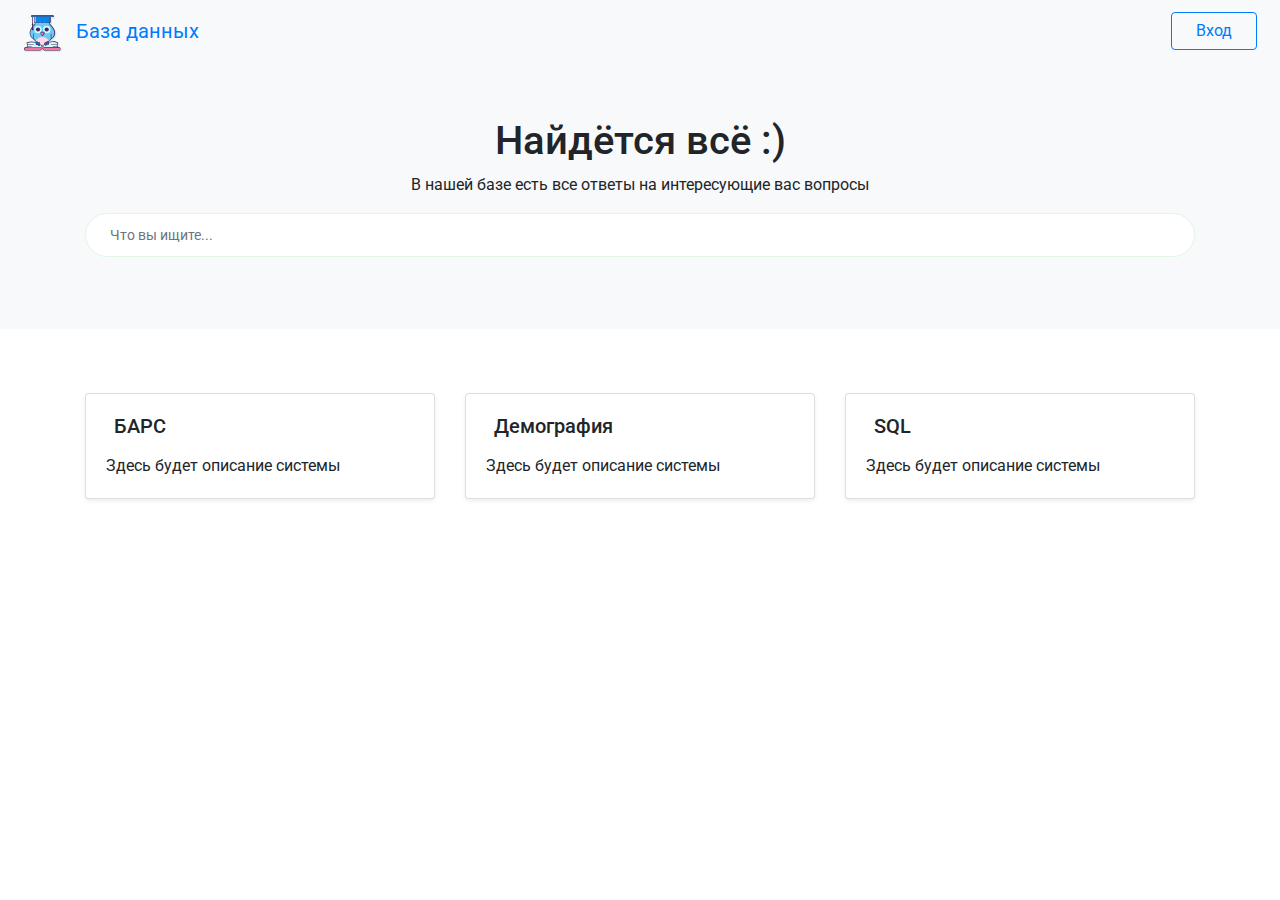
==== index.html @ 52f4581e "Шапка" ====
<!DOCTYPE html>
<html lang="ru">

<head>
    <meta charset="UTF-8">
    <meta name="viewport" content="width=device-width, initial-scale=1.0">
    <title>База Знаний</title>
    <meta name="description" content="База знаний МИАЦ ">

    <!-- Подключаем шрифт Roboto -->
    <link href="https://fonts.googleapis.com/css2?family=Roboto:wght@300;500;700&display=swap" rel="stylesheet">

    <!-- Подключаем стили -->
    <link rel="stylesheet" href="assets/plugins/bootstrap/css/bootstrap.min.css">
    <link rel="stylesheet" href="assets/css/style.css">
</head>

<body>
    <header class="header fixed__top bg-light">
        <div class="branding docs-branding ">
            <div class="container-fluid position-relative py-2">
                <div class="docs-logo-wrapper ml-2">
                    <!-- Подключаем лого -->
                    <div class="site-logo">
                        <a class="navbar-brand" href="index.html">
                            <img class="logo-icon mr-2" src="assets/images/logo.svg" alt="logo" height="40px">
                            <span class="logo-text">База<span class="text-alt"> данных</span></span>
                        </a>
                    </div>
                </div>
                <!-- кнопка "вход" -->
                <div class="d-flex justify-content-end align-items-center mt-1">
                    <button class="btn btn-outline-primary d-none d-lg-flex btn-entry mr-2 px-4" type="button" value="Input">Вход</button>
                </div>
            </div>
        </div>
    </header>

<!-- Поле глобального поиска на главвной -->
    <div class="page-header theme-bg-dark py-5 text-center position-relative">
        <div class="theme-bg-shapes-right"></div>
        <div class="theme-bg-shapes-left"></div>
        <div class="container">
            <h1 class="page-heading single-col-max mx-auto">Найдётся всё   :)</h1>
            <div class="page-intro single-col-max mx-auto">В нашей базе есть все ответы на интересующие вас вопросы </div>
            <div class="main-search-box pt-3 d-block mx-auto">
                <form class="search-form w-100">
                    <input type="text" placeholder="Что вы ищите..." name="search" class="form-control search-input">
                    <button type="submit" class="btn search-btn" value="Search"><i class="fas fa-search"></i></button>
                </form>
            </div>
        </div>
    </div>

<!-- Блок с главными разделами -->
<div class="page-content">
    <div class="container">
        <div class="docs-overview py-5">
            <div class="row justify-content-center">
                <div class="col-12 col-lg-4 py-3">
                    <div class="card shadow-sm">
                        <div class="card-body">
                            <h5 class="card-title mb-3">
                                <span class="theme-icon-holder card-icon-holder mr-2">
                                    <i class="fas fa-map-signs"></i>
                                </span>
                                <!--//card-icon-holder-->
                                <span class="card-title-text">БАРС</span>
                            </h5>
                            <div class="card-text">
                                Здесь будет описание системы
                            </div>
                            <a class="card-link-mask" href="docs-page.html#section-1"></a>
                        </div>
                        <!--//card-body-->
                    </div>
                    <!--//card-->
                </div>
                <!--//col-->
                <div class="col-12 col-lg-4 py-3">
                    <div class="card shadow-sm">
                        <div class="card-body">
                            <h5 class="card-title mb-3">
                                <span class="theme-icon-holder card-icon-holder mr-2">
                                    <i class="fas fa-arrow-down"></i>
                                </span>
                                <!--//card-icon-holder-->
                                <span class="card-title-text">Демография</span>
                            </h5>
                            <div class="card-text">
                                Здесь будет описание системы
                            </div>
                            <a class="card-link-mask" href="docs-page.html#section-2"></a>
                        </div>
                        <!--//card-body-->
                    </div>
                    <!--//card-->
                </div>
                <!--//col-->
                <div class="col-12 col-lg-4 py-3">
                    <div class="card shadow-sm">
                        <div class="card-body">
                            <h5 class="card-title mb-3">
                                <span class="theme-icon-holder card-icon-holder mr-2">
                                    <i class="fas fa-box fa-fw"></i>
                                </span>
                                <!--//card-icon-holder-->
                                <span class="card-title-text">SQL</span>
                            </h5>
                            <div class="card-text">
                                Здесь будет описание системы
                            </div>
                            <a class="card-link-mask" href="docs-page.html#section-3"></a>
                        </div>
                        <!--//card-body-->
                    </div>
                    <!--//card-->
                </div>

            </div>
            <!--//row-->
        </div>
        <!--//container-->
    </div>
    <!--//container-->
</div>


    <!-- Подключаем JS -->
    <script src="assets/plugins/bootstrap/js/bootstrap.min.js"></script>
</body>

</html>
---- assets/css/style.css ----
.docs-logo-wrapper{
    position: absolute;
    left: 15px;
    top: 0.5rem;
}

.docs-branding {
    min-height: 69px;
}

.theme-bg-dark {
    background: #f8f9fa;
}


.search-form .search-input {
    font-size: 0.875rem;
    border-radius: 25px;
    padding-right: 3rem;
    padding-left: 1.5rem;
}

.form-control {
    padding-top: 0.875rem;
    padding-bottom: 0.875rem;
    height: 2.75rem;
    border-color: #e0f7e6;
    width: 100%;
}
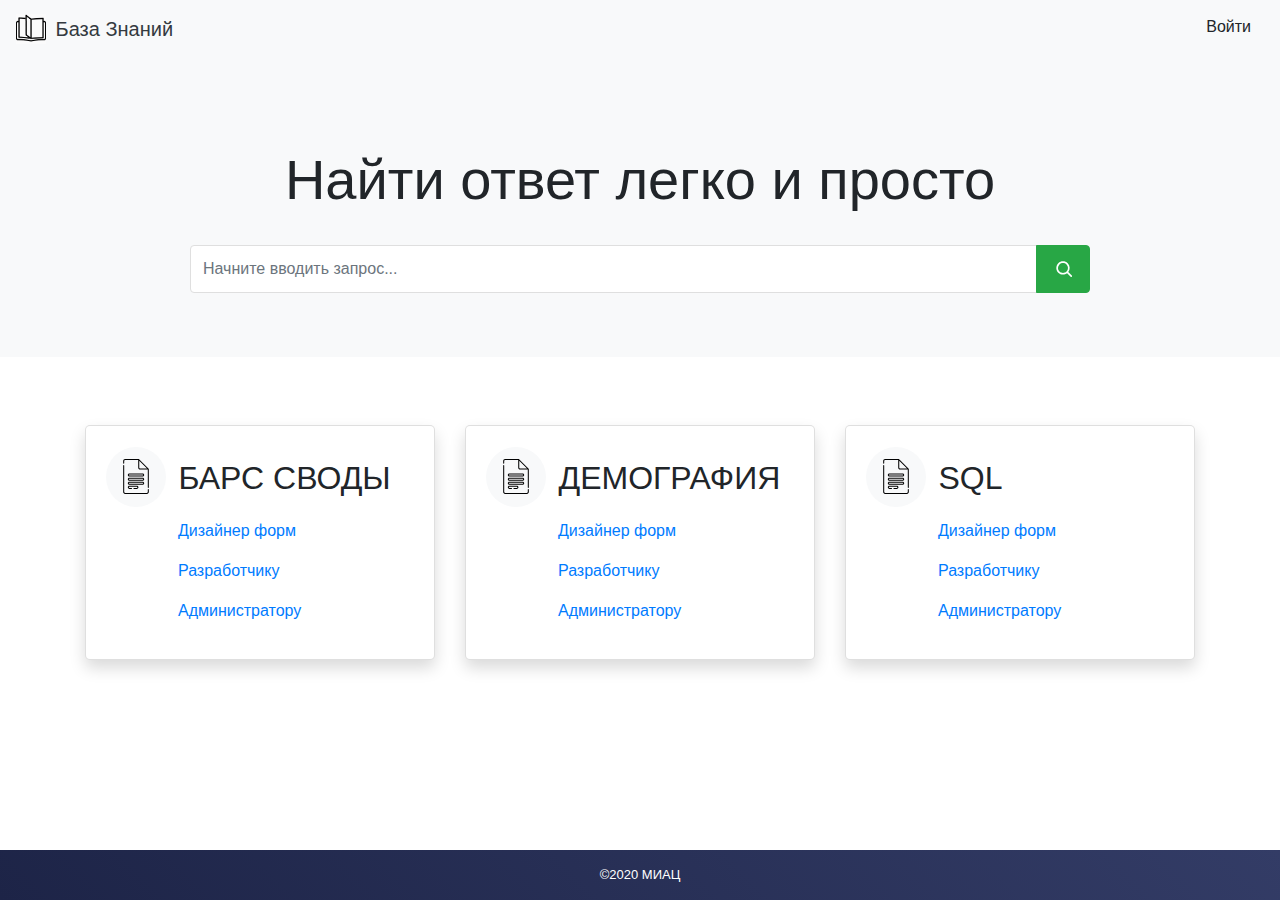
==== commit 981ca17a: "New front" ====
--- a/index.html
+++ b/index.html
@@ -7,127 +7,195 @@
     <title>База Знаний</title>
     <meta name="description" content="База знаний МИАЦ ">
 
-    <!-- Подключаем шрифт Roboto -->
-    <link href="https://fonts.googleapis.com/css2?family=Roboto:wght@300;500;700&display=swap" rel="stylesheet">
-
-    <!-- Подключаем стили -->
+    <!-- Стили -->
     <link rel="stylesheet" href="assets/plugins/bootstrap/css/bootstrap.min.css">
     <link rel="stylesheet" href="assets/css/style.css">
+
 </head>
 
 <body>
-    <header class="header fixed__top bg-light">
-        <div class="branding docs-branding ">
-            <div class="container-fluid position-relative py-2">
-                <div class="docs-logo-wrapper ml-2">
-                    <!-- Подключаем лого -->
-                    <div class="site-logo">
-                        <a class="navbar-brand" href="index.html">
-                            <img class="logo-icon mr-2" src="assets/images/logo.svg" alt="logo" height="40px">
-                            <span class="logo-text">База<span class="text-alt"> данных</span></span>
-                        </a>
-                    </div>
-                </div>
-                <!-- кнопка "вход" -->
-                <div class="d-flex justify-content-end align-items-center mt-1">
-                    <button class="btn btn-outline-primary d-none d-lg-flex btn-entry mr-2 px-4" type="button" value="Input">Вход</button>
-                </div>
-            </div>
-        </div>
+    <header>
+        <!-- Шапка. Лого. Вход -->
+        <nav class="navbar bg-light">
+            <a class="navbar-brand text-dark" href="#">
+                <img src="assets/images/book.gif" height="30" class="d-inline-block align-top mr-1" alt="Логотип Сова">
+                <span class="logo-text">База Знаний</span>
+            </a>
+            <button class="btn btn-light mb-1" type="button" value="Input">Войти</button>
+        </nav>
     </header>
 
-<!-- Поле глобального поиска на главвной -->
-    <div class="page-header theme-bg-dark py-5 text-center position-relative">
-        <div class="theme-bg-shapes-right"></div>
-        <div class="theme-bg-shapes-left"></div>
-        <div class="container">
-            <h1 class="page-heading single-col-max mx-auto">Найдётся всё   :)</h1>
-            <div class="page-intro single-col-max mx-auto">В нашей базе есть все ответы на интересующие вас вопросы </div>
-            <div class="main-search-box pt-3 d-block mx-auto">
-                <form class="search-form w-100">
-                    <input type="text" placeholder="Что вы ищите..." name="search" class="form-control search-input">
-                    <button type="submit" class="btn search-btn" value="Search"><i class="fas fa-search"></i></button>
-                </form>
+    <!-- Глобальный поиск на главной -->
+    <div class="bg-light pt-5 pb-5">
+        <div class="container text-center pt-3">
+            <h2 class="pt-4 display-4">Найти ответ легко и просто</h2>
+            <div class="main-search-box  pt-4 mx-auto">
+                <div class="input-group mb-3">
+                    <input type="text" class="form-control" placeholder="Начните вводить запрос...">
+                    <div class="input-group-append">
+                        <button class="btn btn-success px-3" type="submit">
+                            <svg class="icon-search" width="20" height="20" viewBox="0 0 24 24" fill="none"
+                                xmlns="http://www.w3.org/2000/svg">
+                                <path fill-rule="evenodd" clip-rule="evenodd"
+                                    d="M18.319 14.4326C20.7628 11.2941 20.542 6.75347 17.6569 3.86829C14.5327 0.744098 9.46734 0.744098 6.34315 3.86829C3.21895 6.99249 3.21895 12.0578 6.34315 15.182C9.22833 18.0672 13.769 18.2879 16.9075 15.8442C16.921 15.8595 16.9351 15.8745 16.9497 15.8891L21.1924 20.1317C21.5829 20.5223 22.2161 20.5223 22.6066 20.1317C22.9971 19.7412 22.9971 19.1081 22.6066 18.7175L18.364 14.4749C18.3493 14.4603 18.3343 14.4462 18.319 14.4326ZM16.2426 5.28251C18.5858 7.62565 18.5858 11.4246 16.2426 13.7678C13.8995 16.1109 10.1005 16.1109 7.75736 13.7678C5.41421 11.4246 5.41421 7.62565 7.75736 5.28251C10.1005 2.93936 13.8995 2.93936 16.2426 5.28251Z"
+                                    fill="currentColor" />
+                            </svg>
+                        </button>
+                    </div>
+                </div>
             </div>
         </div>
     </div>
 
-<!-- Блок с главными разделами -->
-<div class="page-content">
-    <div class="container">
-        <div class="docs-overview py-5">
-            <div class="row justify-content-center">
-                <div class="col-12 col-lg-4 py-3">
-                    <div class="card shadow-sm">
+    <!-- Блок с главными разделами-карточками-->
+    <div class="pb-5">
+        <div class="container">
+            <div class="row pt-5">
+
+                <!-- Карточка БАРС -->
+                <div class="col-12 col-lg-4">
+                    <div class="card shadow">
                         <div class="card-body">
-                            <h5 class="card-title mb-3">
-                                <span class="theme-icon-holder card-icon-holder mr-2">
-                                    <i class="fas fa-map-signs"></i>
+                            <div class="card-title">
+                                <span class="card-icon-holder .bg-success card-icon">
+                                    <svg enable-background="new 0 0 512 512" height="35" viewBox="0 0 512 512"
+                                        width="40" xmlns="http://www.w3.org/2000/svg">
+                                        <g>
+                                            <g>
+                                                <path
+                                                    d="m158.5 257.5h195c12.406 0 22.5-10.093 22.5-22.5s-10.094-22.5-22.5-22.5h-195c-12.406 0-22.5 10.093-22.5 22.5s10.094 22.5 22.5 22.5zm0-30h195c4.136 0 7.5 3.364 7.5 7.5s-3.364 7.5-7.5 7.5h-195c-4.136 0-7.5-3.364-7.5-7.5s3.364-7.5 7.5-7.5z" />
+                                                <path
+                                                    d="m158.5 317.5h195c12.406 0 22.5-10.093 22.5-22.5s-10.094-22.5-22.5-22.5h-195c-12.406 0-22.5 10.093-22.5 22.5s10.094 22.5 22.5 22.5zm0-30h195c4.136 0 7.5 3.364 7.5 7.5s-3.364 7.5-7.5 7.5h-195c-4.136 0-7.5-3.364-7.5-7.5s3.364-7.5 7.5-7.5z" />
+                                                <path
+                                                    d="m158.5 377.5h195c12.406 0 22.5-10.093 22.5-22.5s-10.094-22.5-22.5-22.5h-195c-12.406 0-22.5 10.093-22.5 22.5s10.094 22.5 22.5 22.5zm0-30h195c4.136 0 7.5 3.364 7.5 7.5s-3.364 7.5-7.5 7.5h-195c-4.136 0-7.5-3.364-7.5-7.5s3.364-7.5 7.5-7.5z" />
+                                                <path
+                                                    d="m158.5 437.5h32.859c4.143 0 7.5-3.358 7.5-7.5s-3.357-7.5-7.5-7.5h-32.859c-4.136 0-7.5-3.364-7.5-7.5s3.364-7.5 7.5-7.5h111c4.136 0 7.5 3.364 7.5 7.5s-3.364 7.5-7.5 7.5h-44.91c-4.143 0-7.5 3.358-7.5 7.5s3.357 7.5 7.5 7.5h44.91c12.406 0 22.5-10.093 22.5-22.5s-10.094-22.5-22.5-22.5h-111c-12.406 0-22.5 10.093-22.5 22.5s10.094 22.5 22.5 22.5z" />
+                                                <path
+                                                    d="m436 440.269c-4.143 0-7.5 3.358-7.5 7.5v36.731c0 6.893-5.607 12.5-12.5 12.5h-320c-6.893 0-12.5-5.607-12.5-12.5v-388.731c0-4.142-3.357-7.5-7.5-7.5s-7.5 3.358-7.5 7.5v388.731c0 15.164 12.337 27.5 27.5 27.5h320c15.163 0 27.5-12.336 27.5-27.5v-36.731c0-4.142-3.357-7.5-7.5-7.5z" />
+                                                <path
+                                                    d="m441.304 142.197-140-140c-1.408-1.407-3.315-2.197-5.304-2.197h-200c-15.163 0-27.5 12.336-27.5 27.5v35.859c0 4.142 3.357 7.5 7.5 7.5s7.5-3.358 7.5-7.5v-35.859c0-6.893 5.607-12.5 12.5-12.5h192.5v112.5c0 15.164 12.337 27.5 27.5 27.5h112.5v260.769c0 4.142 3.357 7.5 7.5 7.5s7.5-3.358 7.5-7.5v-268.269c0-1.989-.79-3.897-2.196-5.303zm-137.804-14.697v-101.894l114.394 114.394h-101.894c-6.893 0-12.5-5.607-12.5-12.5z" />
+                                            </g>
+                                        </g>
+                                    </svg>
                                 </span>
-                                <!--//card-icon-holder-->
-                                <span class="card-title-text">БАРС</span>
-                            </h5>
-                            <div class="card-text">
-                                Здесь будет описание системы
-                            </div>
-                            <a class="card-link-mask" href="docs-page.html#section-1"></a>
+                                <span class="card-title-text pl-2">БАРС СВОДЫ</span>
+                            </div>
+                            <!-- Список категорий БАРС -->
+                            <div class="box-card-list ml-4 pl-2">
+                                <ul class="card-list">
+                                    <a href="#" class="card-link">Дизайнер форм</a>
+                                </ul>
+                                <ul class="card-list">
+                                    <a href="#" class="card-link">Разработчику</a>
+                                </ul>
+                                <ul class="card-list">
+                                    <a href="#" class="card-link">Администратору</a>
+                                </ul>
+                            </div>
                         </div>
-                        <!--//card-body-->
-                    </div>
-                    <!--//card-->
-                </div>
-                <!--//col-->
-                <div class="col-12 col-lg-4 py-3">
-                    <div class="card shadow-sm">
+                    </div>
+                </div>
+
+
+                <!-- Карточка ДЕМОГРАФИЯ -->
+                <div class="col-12 col-lg-4">
+                    <div class="card shadow">
                         <div class="card-body">
-                            <h5 class="card-title mb-3">
-                                <span class="theme-icon-holder card-icon-holder mr-2">
-                                    <i class="fas fa-arrow-down"></i>
+                            <div class="card-title">
+                                <span class="card-icon-holder card-icon">
+                                    <svg enable-background="new 0 0 512 512" height="35" viewBox="0 0 512 512"
+                                        width="40" xmlns="http://www.w3.org/2000/svg">
+                                        <g>
+                                            <g>
+                                                <path
+                                                    d="m158.5 257.5h195c12.406 0 22.5-10.093 22.5-22.5s-10.094-22.5-22.5-22.5h-195c-12.406 0-22.5 10.093-22.5 22.5s10.094 22.5 22.5 22.5zm0-30h195c4.136 0 7.5 3.364 7.5 7.5s-3.364 7.5-7.5 7.5h-195c-4.136 0-7.5-3.364-7.5-7.5s3.364-7.5 7.5-7.5z" />
+                                                <path
+                                                    d="m158.5 317.5h195c12.406 0 22.5-10.093 22.5-22.5s-10.094-22.5-22.5-22.5h-195c-12.406 0-22.5 10.093-22.5 22.5s10.094 22.5 22.5 22.5zm0-30h195c4.136 0 7.5 3.364 7.5 7.5s-3.364 7.5-7.5 7.5h-195c-4.136 0-7.5-3.364-7.5-7.5s3.364-7.5 7.5-7.5z" />
+                                                <path
+                                                    d="m158.5 377.5h195c12.406 0 22.5-10.093 22.5-22.5s-10.094-22.5-22.5-22.5h-195c-12.406 0-22.5 10.093-22.5 22.5s10.094 22.5 22.5 22.5zm0-30h195c4.136 0 7.5 3.364 7.5 7.5s-3.364 7.5-7.5 7.5h-195c-4.136 0-7.5-3.364-7.5-7.5s3.364-7.5 7.5-7.5z" />
+                                                <path
+                                                    d="m158.5 437.5h32.859c4.143 0 7.5-3.358 7.5-7.5s-3.357-7.5-7.5-7.5h-32.859c-4.136 0-7.5-3.364-7.5-7.5s3.364-7.5 7.5-7.5h111c4.136 0 7.5 3.364 7.5 7.5s-3.364 7.5-7.5 7.5h-44.91c-4.143 0-7.5 3.358-7.5 7.5s3.357 7.5 7.5 7.5h44.91c12.406 0 22.5-10.093 22.5-22.5s-10.094-22.5-22.5-22.5h-111c-12.406 0-22.5 10.093-22.5 22.5s10.094 22.5 22.5 22.5z" />
+                                                <path
+                                                    d="m436 440.269c-4.143 0-7.5 3.358-7.5 7.5v36.731c0 6.893-5.607 12.5-12.5 12.5h-320c-6.893 0-12.5-5.607-12.5-12.5v-388.731c0-4.142-3.357-7.5-7.5-7.5s-7.5 3.358-7.5 7.5v388.731c0 15.164 12.337 27.5 27.5 27.5h320c15.163 0 27.5-12.336 27.5-27.5v-36.731c0-4.142-3.357-7.5-7.5-7.5z" />
+                                                <path
+                                                    d="m441.304 142.197-140-140c-1.408-1.407-3.315-2.197-5.304-2.197h-200c-15.163 0-27.5 12.336-27.5 27.5v35.859c0 4.142 3.357 7.5 7.5 7.5s7.5-3.358 7.5-7.5v-35.859c0-6.893 5.607-12.5 12.5-12.5h192.5v112.5c0 15.164 12.337 27.5 27.5 27.5h112.5v260.769c0 4.142 3.357 7.5 7.5 7.5s7.5-3.358 7.5-7.5v-268.269c0-1.989-.79-3.897-2.196-5.303zm-137.804-14.697v-101.894l114.394 114.394h-101.894c-6.893 0-12.5-5.607-12.5-12.5z" />
+                                            </g>
+                                        </g>
+                                    </svg>
                                 </span>
-                                <!--//card-icon-holder-->
-                                <span class="card-title-text">Демография</span>
-                            </h5>
-                            <div class="card-text">
-                                Здесь будет описание системы
-                            </div>
-                            <a class="card-link-mask" href="docs-page.html#section-2"></a>
+                                <span class="card-title-text pl-2">ДЕМОГРАФИЯ</span>
+                            </div>
+                            <!-- Список категорий ДЕМОГРАФИИ -->
+                            <div class="box-card-list ml-4 pl-2">
+                                <ul class="card-list">
+                                    <a href="#" class="card-link">Дизайнер форм</a>
+                                </ul>
+                                <ul class="card-list">
+                                    <a href="#" class="card-link">Разработчику</a>
+                                </ul>
+                                <ul class="card-list">
+                                    <a href="#" class="card-link">Администратору</a>
+                                </ul>
+                            </div>
                         </div>
-                        <!--//card-body-->
-                    </div>
-                    <!--//card-->
-                </div>
-                <!--//col-->
-                <div class="col-12 col-lg-4 py-3">
-                    <div class="card shadow-sm">
+                    </div>
+                </div>
+
+                <!-- Карточка SQL -->
+                <div class="col-12 col-lg-4">
+                    <div class="card shadow">
                         <div class="card-body">
-                            <h5 class="card-title mb-3">
-                                <span class="theme-icon-holder card-icon-holder mr-2">
-                                    <i class="fas fa-box fa-fw"></i>
+                            <div class="card-title">
+                                <span class="card-icon-holder card-icon">
+                                    <svg enable-background="new 0 0 512 512" height="35" viewBox="0 0 512 512"
+                                        width="40" xmlns="http://www.w3.org/2000/svg">
+                                        <g>
+                                            <g>
+                                                <path
+                                                    d="m158.5 257.5h195c12.406 0 22.5-10.093 22.5-22.5s-10.094-22.5-22.5-22.5h-195c-12.406 0-22.5 10.093-22.5 22.5s10.094 22.5 22.5 22.5zm0-30h195c4.136 0 7.5 3.364 7.5 7.5s-3.364 7.5-7.5 7.5h-195c-4.136 0-7.5-3.364-7.5-7.5s3.364-7.5 7.5-7.5z" />
+                                                <path
+                                                    d="m158.5 317.5h195c12.406 0 22.5-10.093 22.5-22.5s-10.094-22.5-22.5-22.5h-195c-12.406 0-22.5 10.093-22.5 22.5s10.094 22.5 22.5 22.5zm0-30h195c4.136 0 7.5 3.364 7.5 7.5s-3.364 7.5-7.5 7.5h-195c-4.136 0-7.5-3.364-7.5-7.5s3.364-7.5 7.5-7.5z" />
+                                                <path
+                                                    d="m158.5 377.5h195c12.406 0 22.5-10.093 22.5-22.5s-10.094-22.5-22.5-22.5h-195c-12.406 0-22.5 10.093-22.5 22.5s10.094 22.5 22.5 22.5zm0-30h195c4.136 0 7.5 3.364 7.5 7.5s-3.364 7.5-7.5 7.5h-195c-4.136 0-7.5-3.364-7.5-7.5s3.364-7.5 7.5-7.5z" />
+                                                <path
+                                                    d="m158.5 437.5h32.859c4.143 0 7.5-3.358 7.5-7.5s-3.357-7.5-7.5-7.5h-32.859c-4.136 0-7.5-3.364-7.5-7.5s3.364-7.5 7.5-7.5h111c4.136 0 7.5 3.364 7.5 7.5s-3.364 7.5-7.5 7.5h-44.91c-4.143 0-7.5 3.358-7.5 7.5s3.357 7.5 7.5 7.5h44.91c12.406 0 22.5-10.093 22.5-22.5s-10.094-22.5-22.5-22.5h-111c-12.406 0-22.5 10.093-22.5 22.5s10.094 22.5 22.5 22.5z" />
+                                                <path
+                                                    d="m436 440.269c-4.143 0-7.5 3.358-7.5 7.5v36.731c0 6.893-5.607 12.5-12.5 12.5h-320c-6.893 0-12.5-5.607-12.5-12.5v-388.731c0-4.142-3.357-7.5-7.5-7.5s-7.5 3.358-7.5 7.5v388.731c0 15.164 12.337 27.5 27.5 27.5h320c15.163 0 27.5-12.336 27.5-27.5v-36.731c0-4.142-3.357-7.5-7.5-7.5z" />
+                                                <path
+                                                    d="m441.304 142.197-140-140c-1.408-1.407-3.315-2.197-5.304-2.197h-200c-15.163 0-27.5 12.336-27.5 27.5v35.859c0 4.142 3.357 7.5 7.5 7.5s7.5-3.358 7.5-7.5v-35.859c0-6.893 5.607-12.5 12.5-12.5h192.5v112.5c0 15.164 12.337 27.5 27.5 27.5h112.5v260.769c0 4.142 3.357 7.5 7.5 7.5s7.5-3.358 7.5-7.5v-268.269c0-1.989-.79-3.897-2.196-5.303zm-137.804-14.697v-101.894l114.394 114.394h-101.894c-6.893 0-12.5-5.607-12.5-12.5z" />
+                                            </g>
+                                        </g>
+                                    </svg>
                                 </span>
-                                <!--//card-icon-holder-->
-                                <span class="card-title-text">SQL</span>
-                            </h5>
-                            <div class="card-text">
-                                Здесь будет описание системы
-                            </div>
-                            <a class="card-link-mask" href="docs-page.html#section-3"></a>
+                                <span class="card-title-text pl-2">SQL </span>
+                            </div>
+                            <!-- Список категорий SQL-->
+                            <div class="box-card-list ml-4 pl-2">
+                                <ul class="card-list">
+                                    <a href="#" class="card-link">Дизайнер форм</a>
+                                </ul>
+                                <ul class="card-list">
+                                    <a href="#" class="card-link">Разработчику</a>
+                                </ul>
+                                <ul class="card-list">
+                                    <a href="#" class="card-link">Администратору</a>
+                                </ul>
+                            </div>
                         </div>
-                        <!--//card-body-->
-                    </div>
-                    <!--//card-->
-                </div>
-
+                    </div>
+                </div>
             </div>
-            <!--//row-->
         </div>
-        <!--//container-->
     </div>
-    <!--//container-->
-</div>
-
+    <footer class="footer text-center">
+        <span class="footer-copyright ">&copy;2020 МИАЦ<span>
+    </footer>
 
     <!-- Подключаем JS -->
+    <!-- <script src="assets/plugins/bootstrap/js/jquery-3.5.1.min.js"></script>
+    <script src="assets/plugins/bootstrap/js/bootstrap.bundle.min.js"></script> -->
     <script src="assets/plugins/bootstrap/js/bootstrap.min.js"></script>
+
 </body>
 
 </html>--- a/assets/css/style.css
+++ b/assets/css/style.css
@@ -1,29 +1,74 @@
-.docs-logo-wrapper{
-    position: absolute;
-    left: 15px;
-    top: 0.5rem;
+html {
+    min-height: 100%;
+    position: relative;
 }
 
-.docs-branding {
-    min-height: 69px;
-}
-
-.theme-bg-dark {
-    background: #f8f9fa;
-}
-
-
-.search-form .search-input {
-    font-size: 0.875rem;
-    border-radius: 25px;
-    padding-right: 3rem;
-    padding-left: 1.5rem;
+.container {
+   max-width: 1140px;
 }
 
 .form-control {
     padding-top: 0.875rem;
     padding-bottom: 0.875rem;
-    height: 2.75rem;
-    border-color: #e0f7e6;
+    height: 3rem;
+    border-color: #dfdfdf;
+}
+
+.main-search-box {
+    max-width: 900px;
+}
+
+.card {
+    border-radius: 5px;
+    background: #ffffff;
+}
+
+.card:hover {
+    box-shadow: 0 0.1rem 0.1rem rgba(0,0,0,0.10) !important;
+    background: #ffffff;
+}
+
+.card-icon {
+    width: 60px;
+    height: 60px;
+    padding-top: 12px;
+    display: inline-block;
+}
+
+.card-title-text {
+    font-weight: 100;
+    font-size: 2rem;
+    display: inline-block;
+    position: relative;
+    top: 0.5rem;
+}
+
+.card-icon-holder {
+    display: inline-block;
+    background: #f8f9fa;
+    width: 60px;
+    height: 60px;
+    text-align: center;
+    border-radius: 50%;
+}
+
+.card {
+    margin: 20px 0px;
+}
+
+.footer {
+    position: absolute;
+    bottom: 0;
     width: 100%;
-}+    height: 50px;
+    background: linear-gradient(225deg,#333c66,#1d2447);
+   
+}
+
+.footer-copyright {
+    display: inline-block;
+    color: white;
+    font-size: small;
+    padding-top: 15px;
+}
+
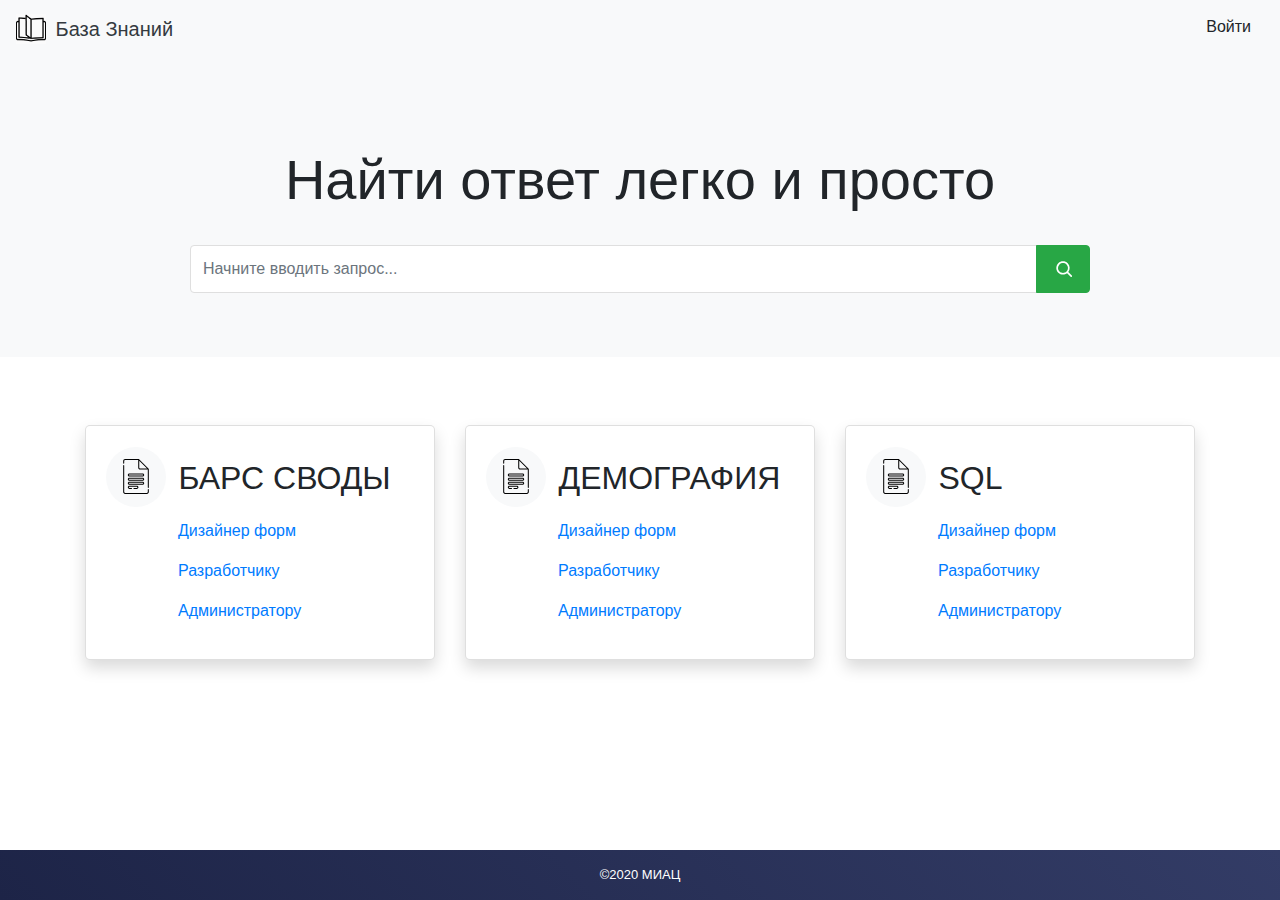
==== commit bd4b22dd: "Сделал страницу документации" ====
--- a/index.html
+++ b/index.html
@@ -10,6 +10,7 @@
     <!-- Стили -->
     <link rel="stylesheet" href="assets/plugins/bootstrap/css/bootstrap.min.css">
     <link rel="stylesheet" href="assets/css/style.css">
+    <link rel="shortcut icon" href="assets/images/book.ico">
 
 </head>
 
@@ -83,7 +84,7 @@
                             <!-- Список категорий БАРС -->
                             <div class="box-card-list ml-4 pl-2">
                                 <ul class="card-list">
-                                    <a href="#" class="card-link">Дизайнер форм</a>
+                                    <a href="docs-bars.html" class="card-link">Дизайнер форм</a>
                                 </ul>
                                 <ul class="card-list">
                                     <a href="#" class="card-link">Разработчику</a>
--- a/assets/css/style.css
+++ b/assets/css/style.css
@@ -3,8 +3,16 @@
     position: relative;
 }
 
+.fixed-top {
+    position: fixed;
+    top: 0;
+    right: 0;
+    left: 0;
+    z-index: 1030;
+}
+
 .container {
-   max-width: 1140px;
+    max-width: 1140px;
 }
 
 .form-control {
@@ -24,7 +32,7 @@
 }
 
 .card:hover {
-    box-shadow: 0 0.1rem 0.1rem rgba(0,0,0,0.10) !important;
+    box-shadow: 0 0.1rem 0.1rem rgba(0, 0, 0, 0.10) !important;
     background: #ffffff;
 }
 
@@ -61,8 +69,8 @@
     bottom: 0;
     width: 100%;
     height: 50px;
-    background: linear-gradient(225deg,#333c66,#1d2447);
-   
+    background: linear-gradient(225deg, #333c66, #1d2447);
+
 }
 
 .footer-copyright {
@@ -72,3 +80,80 @@
     padding-top: 15px;
 }
 
+.footer-docs {
+    margin-top: 30px;
+    display: block;
+    bottom: 0;
+    width: 100%;
+    height: 50px;
+    border-top: 1px solid #e7e9ed;
+}
+
+.footer-copyright-docs {
+    display: inline-block;
+    color: rgb(8, 8, 8);
+    font-size: small;
+    padding-top: 15px;
+}
+
+#docs-nav {
+    overflow-y: auto;
+    padding: 1rem;
+}
+
+.docs-wrapper {
+    margin-top: 90px;
+}
+
+#docs-sidebar.sidebar-visible {
+    transform: translateX(0);
+    display: block;
+}
+
+.docs-sidebar {
+    width: 250px;
+    position: fixed;
+    z-index: 10;
+    top: 60px;
+    height: calc(100% - 60px);
+    background: #fff;
+    overflow-y: auto;
+    scrollbar-color: rgba(0, 0, 0, 0.2) #f5f5f5;
+    scrollbar-width: thin;
+    transition: transform 0.35s ease-in-out;
+    box-shadow: 1px 0 5px 0 rgba(0, 0, 0, 0.1);
+}
+
+.docs-article {
+    padding: 4rem;
+    color: #5d6778;
+
+}
+
+.docs-article .section-heading {
+    font-size: 1.875rem;
+    margin-bottom: 2rem;
+    color: #252930;
+}
+
+.docs-article .docs-section {
+    padding: 2rem ;
+    border-bottom: 1px solid #e7e9ed;
+}
+
+/* Кастомный скроллбар */
+
+.custom-scrollbar::-webkit-scrollbar {
+    width: 5px;
+    background-color: #F5F5F5;
+}
+
+.custom-scrollbar::-webkit-scrollbar-thumb {
+    border-radius: 15px;
+    -webkit-box-shadow: inset 0 0 6px rgba(0, 0, 0, 0.1);
+    background-color: #c5cee0;
+}
+
+.custom-scrollbar {
+    scrollbar-color: #4285F4 #F5F5F5;
+}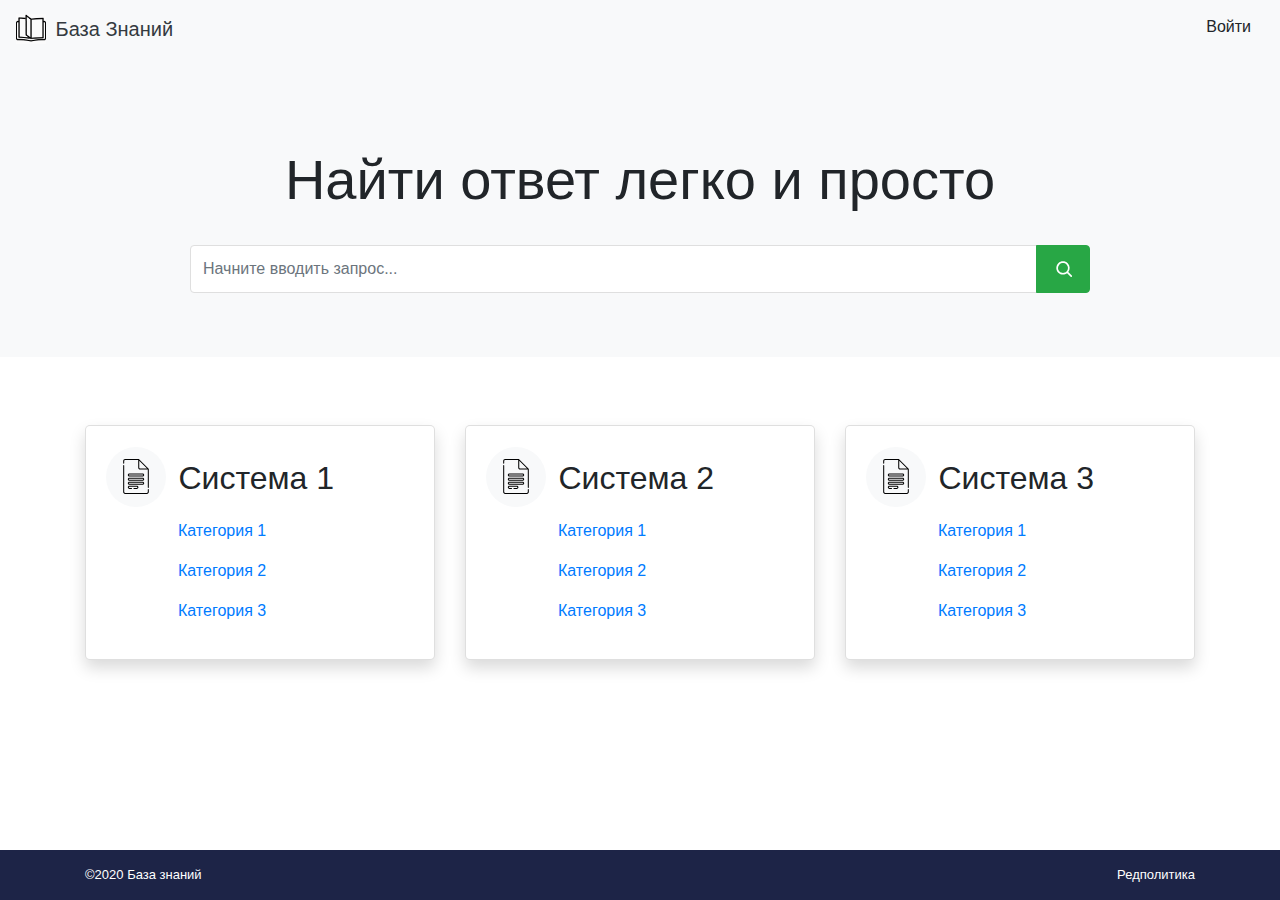
==== commit b82da9ad: "Почти готовая документация" ====
--- a/index.html
+++ b/index.html
@@ -5,13 +5,11 @@
     <meta charset="UTF-8">
     <meta name="viewport" content="width=device-width, initial-scale=1.0">
     <title>База Знаний</title>
-    <meta name="description" content="База знаний МИАЦ ">
-
+    <meta name="description" content="База знаний">
     <!-- Стили -->
     <link rel="stylesheet" href="assets/plugins/bootstrap/css/bootstrap.min.css">
     <link rel="stylesheet" href="assets/css/style.css">
     <link rel="shortcut icon" href="assets/images/book.ico">
-
 </head>
 
 <body>
@@ -22,14 +20,14 @@
                 <img src="assets/images/book.gif" height="30" class="d-inline-block align-top mr-1" alt="Логотип Сова">
                 <span class="logo-text">База Знаний</span>
             </a>
-            <button class="btn btn-light mb-1" type="button" value="Input">Войти</button>
+            <a class="btn btn-light mb-1" href="login-form.html" role="button">Войти</a>
         </nav>
     </header>
 
     <!-- Глобальный поиск на главной -->
     <div class="bg-light pt-5 pb-5">
         <div class="container text-center pt-3">
-            <h2 class="pt-4 display-4">Найти ответ легко и просто</h2>
+            <h2 class="pt-4 display-4 headline">Найти ответ легко и просто</h2>
             <div class="main-search-box  pt-4 mx-auto">
                 <div class="input-group mb-3">
                     <input type="text" class="form-control" placeholder="Начните вводить запрос...">
@@ -53,7 +51,7 @@
         <div class="container">
             <div class="row pt-5">
 
-                <!-- Карточка БАРС -->
+                <!-- Карточка система 1 -->
                 <div class="col-12 col-lg-4">
                     <div class="card shadow">
                         <div class="card-body">
@@ -79,26 +77,25 @@
                                         </g>
                                     </svg>
                                 </span>
-                                <span class="card-title-text pl-2">БАРС СВОДЫ</span>
-                            </div>
-                            <!-- Список категорий БАРС -->
+                                <span class="card-title-text pl-2">Система 1</span>
+                            </div>
+                            <!-- Список категорий системы 1 -->
                             <div class="box-card-list ml-4 pl-2">
                                 <ul class="card-list">
-                                    <a href="docs-bars.html" class="card-link">Дизайнер форм</a>
-                                </ul>
-                                <ul class="card-list">
-                                    <a href="#" class="card-link">Разработчику</a>
-                                </ul>
-                                <ul class="card-list">
-                                    <a href="#" class="card-link">Администратору</a>
+                                    <a href="docs-one.html" class="card-link">Категория 1</a>
+                                </ul>
+                                <ul class="card-list">
+                                    <a href="docs-one.html" class="card-link">Категория 2</a>
+                                </ul>
+                                <ul class="card-list">
+                                    <a href="docs-one.html" class="card-link">Категория 3</a>
                                 </ul>
                             </div>
                         </div>
                     </div>
                 </div>
 
-
-                <!-- Карточка ДЕМОГРАФИЯ -->
+                <!-- Карточка система 2 -->
                 <div class="col-12 col-lg-4">
                     <div class="card shadow">
                         <div class="card-body">
@@ -124,26 +121,26 @@
                                         </g>
                                     </svg>
                                 </span>
-                                <span class="card-title-text pl-2">ДЕМОГРАФИЯ</span>
-                            </div>
-                            <!-- Список категорий ДЕМОГРАФИИ -->
+                                <span class="card-title-text pl-2">Система 2</span>
+                            </div>
+                            <!-- Список категорий системы 2 -->
                             <div class="box-card-list ml-4 pl-2">
                                 <ul class="card-list">
-                                    <a href="#" class="card-link">Дизайнер форм</a>
-                                </ul>
-                                <ul class="card-list">
-                                    <a href="#" class="card-link">Разработчику</a>
-                                </ul>
-                                <ul class="card-list">
-                                    <a href="#" class="card-link">Администратору</a>
+                                    <a href="docs-two.html" class="card-link">Категория 1</a>
+                                </ul>
+                                <ul class="card-list">
+                                    <a href="docs-two.html" class="card-link">Категория 2</a>
+                                </ul>
+                                <ul class="card-list">
+                                    <a href="docs-two.html" class="card-link">Категория 3</a>
                                 </ul>
                             </div>
                         </div>
                     </div>
                 </div>
 
-                <!-- Карточка SQL -->
-                <div class="col-12 col-lg-4">
+                <!-- Карточка система 3 -->
+                <div class="col-12 col-lg-4 mb-3">
                     <div class="card shadow">
                         <div class="card-body">
                             <div class="card-title">
@@ -168,18 +165,18 @@
                                         </g>
                                     </svg>
                                 </span>
-                                <span class="card-title-text pl-2">SQL </span>
-                            </div>
-                            <!-- Список категорий SQL-->
+                                <span class="card-title-text pl-2">Система 3</span>
+                            </div>
+                            <!-- Список категорий системы  3-->
                             <div class="box-card-list ml-4 pl-2">
                                 <ul class="card-list">
-                                    <a href="#" class="card-link">Дизайнер форм</a>
-                                </ul>
-                                <ul class="card-list">
-                                    <a href="#" class="card-link">Разработчику</a>
-                                </ul>
-                                <ul class="card-list">
-                                    <a href="#" class="card-link">Администратору</a>
+                                    <a href="docs-three.html" class="card-link">Категория 1</a>
+                                </ul>
+                                <ul class="card-list">
+                                    <a href="docs-three.html" class="card-link">Категория 2</a>
+                                </ul>
+                                <ul class="card-list">
+                                    <a href="docs-three.html" class="card-link">Категория 3</a>
                                 </ul>
                             </div>
                         </div>
@@ -188,15 +185,19 @@
             </div>
         </div>
     </div>
-    <footer class="footer text-center">
-        <span class="footer-copyright ">&copy;2020 МИАЦ<span>
+    <footer class="footer">
+        <div class="container">
+            <div class="row footer-links">
+                <div class="col">&copy;2020
+                    <a class="text-white" href="https://baselin.ru/">База знаний</a>
+                </div>
+                <div class="text-right col">
+                    <a class="text-white" href="http://">Редполитика</a>
+                </div>
+            </div>
+        </div>
     </footer>
 
-    <!-- Подключаем JS -->
-    <!-- <script src="assets/plugins/bootstrap/js/jquery-3.5.1.min.js"></script>
-    <script src="assets/plugins/bootstrap/js/bootstrap.bundle.min.js"></script> -->
-    <script src="assets/plugins/bootstrap/js/bootstrap.min.js"></script>
-
 </body>
 
 </html>--- a/assets/css/style.css
+++ b/assets/css/style.css
@@ -1,6 +1,15 @@
 html {
     min-height: 100%;
     position: relative;
+}
+
+.container {
+    max-width: 1140px;
+}
+
+/* шапка */
+.header {
+    height: 60px;
 }
 
 .fixed-top {
@@ -8,13 +17,10 @@
     top: 0;
     right: 0;
     left: 0;
-    z-index: 1030;
-}
-
-.container {
-    max-width: 1140px;
-}
-
+    z-index: 1;
+}
+
+/* форма гдобального поиска */
 .form-control {
     padding-top: 0.875rem;
     padding-bottom: 0.875rem;
@@ -26,6 +32,54 @@
     max-width: 900px;
 }
 
+.search-form {
+    position: relative;
+    width: 100%;
+}
+
+/* форма поиска на странице документация*/
+.search-form .search-input {
+    width: 85%;
+    height: 38px;
+    font-size: 15px;
+    border-radius: 5px;
+    padding-left: 10px;
+    padding-right: 30px;
+    margin: 20px;
+}
+
+.search-form .search-btn {
+    color: #cacaca;
+    background: none;
+    border: none;
+    position: absolute;
+    right: 0;
+    top: 22px;
+    margin-right: 24px;
+}
+
+.form-control-docs {
+    height: 2rem;
+    border: 1px solid #ced4da;
+} 
+
+.form-control-docs:focus {
+    color: #495057;
+    background-color: #fff;
+    border-color: #80bdff;
+    outline: 0;
+    box-shadow: 0 0 0 0.2rem rgba(0,123,255,.25);
+}
+
+.docs-sidebar-toggler {
+    display: inline-block;
+    border: none;
+    padding: 0;
+    font-size: 20px;
+    position: relative;
+}
+
+/* Карточки на главной */
 .card {
     border-radius: 5px;
     background: #ffffff;
@@ -64,85 +118,125 @@
     margin: 20px 0px;
 }
 
+/* Форма авторизации */
+.form-heding {
+    font-size: 2em;
+    text-align: center;
+    margin: 160px 0px 30px;
+}
+
+/* Подвал на главной */
 .footer {
     position: absolute;
     bottom: 0;
     width: 100%;
     height: 50px;
-    background: linear-gradient(225deg, #333c66, #1d2447);
-
-}
-
-.footer-copyright {
-    display: inline-block;
-    color: white;
-    font-size: small;
-    padding-top: 15px;
-}
-
+    background-color: #1d2447;
+}
+
+/* Подвал на страницах документации */
 .footer-docs {
     margin-top: 30px;
     display: block;
     bottom: 0;
     width: 100%;
     height: 50px;
-    border-top: 1px solid #e7e9ed;
 }
 
 .footer-copyright-docs {
-    display: inline-block;
-    color: rgb(8, 8, 8);
+    color: #080808;
     font-size: small;
     padding-top: 15px;
 }
 
+.footer-links {
+    padding-top: 15px;
+    color: white;
+    font-size: small;
+}
+
+/* Сайдбар на странице документаций */
 #docs-nav {
     overflow-y: auto;
     padding: 1rem;
 }
 
-.docs-wrapper {
-    margin-top: 90px;
-}
-
 #docs-sidebar.sidebar-visible {
     transform: translateX(0);
     display: block;
 }
 
 .docs-sidebar {
-    width: 250px;
+    width: 300px;
     position: fixed;
     z-index: 10;
     top: 60px;
     height: calc(100% - 60px);
     background: #fff;
     overflow-y: auto;
-    scrollbar-color: rgba(0, 0, 0, 0.2) #f5f5f5;
-    scrollbar-width: thin;
     transition: transform 0.35s ease-in-out;
     box-shadow: 1px 0 5px 0 rgba(0, 0, 0, 0.1);
 }
 
+.docs-sidebar.sidebar-hidden {
+    transform: translateX(-300px);
+    display: block;
+}
+
+.docs-nav .nav-item.section-title .nav-link {
+    padding: 0;
+    display: inline-block;
+}
+
+.docs-nav .nav-link {
+    display: inline-block;
+    position: relative;
+    padding: 0.5rem 1rem;
+    color: #5d6778;
+}
+
+.docs-nav .nav-link.active {
+    color: #0082fb;
+}
+
+.docs-nav .nav-link:hover {
+    color: #77bdff;
+}
+
+.docs-nav .nav-item {
+    margin-left: 2.5rem;
+}
+
+/* Боковая полоска в сайдбаре */
+.nav-link .scrollto:before {
+    background-color: #ff00dd;
+    content: ' ';
+    display: inline-block;
+    height: inherit;
+    left: 0;
+    margin-top: -0.5rem;
+    position: fixed;
+    width: 3px;
+    height: 100%;
+    border-radius: 1rem;
+}
+
 .docs-article {
-    padding: 4rem;
-    color: #5d6778;
-
+    padding: 4rem 4rem 4rem 4rem;
+    color: #414141;
 }
 
 .docs-article .section-heading {
     font-size: 1.875rem;
     margin-bottom: 2rem;
-    color: #252930;
 }
 
 .docs-article .docs-section {
-    padding: 2rem ;
+    padding: 2rem;
     border-bottom: 1px solid #e7e9ed;
 }
 
 /* Кастомный скроллбар */
-
 .custom-scrollbar::-webkit-scrollbar {
     width: 5px;
     background-color: #F5F5F5;
@@ -150,10 +244,17 @@
 
 .custom-scrollbar::-webkit-scrollbar-thumb {
     border-radius: 15px;
-    -webkit-box-shadow: inset 0 0 6px rgba(0, 0, 0, 0.1);
     background-color: #c5cee0;
 }
 
 .custom-scrollbar {
     scrollbar-color: #4285F4 #F5F5F5;
+}
+
+@media screen and (max-width: 900px) {
+    .headline {
+        font-family: inherit;
+        font-size: 27px;
+        font-weight: 200;
+    }
 }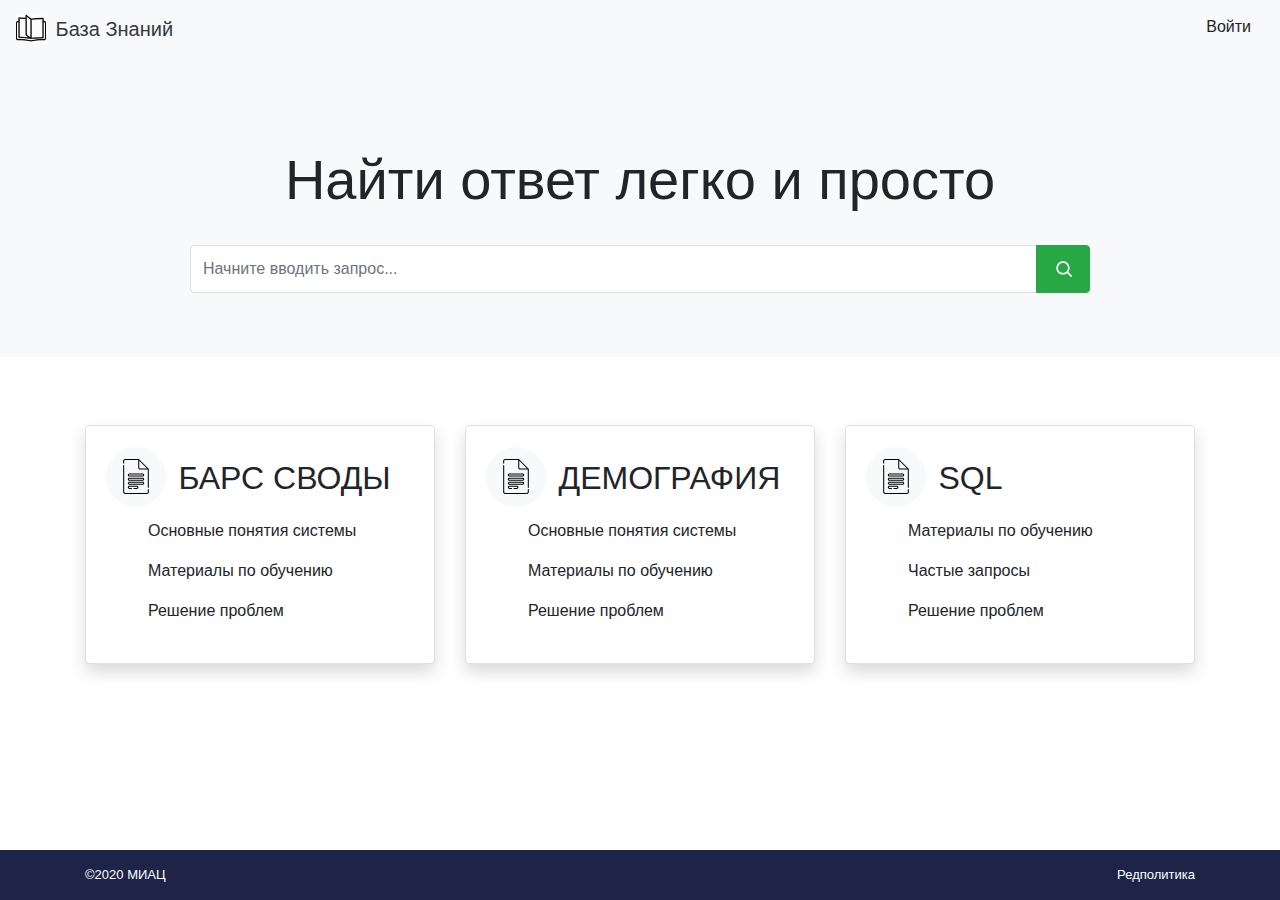
==== commit b80728b6: "Валидная документация" ====
--- a/index.html
+++ b/index.html
@@ -5,7 +5,7 @@
     <meta charset="UTF-8">
     <meta name="viewport" content="width=device-width, initial-scale=1.0">
     <title>База Знаний</title>
-    <meta name="description" content="База знаний">
+    <meta name="description" content="База знаний МИАЦ ">
     <!-- Стили -->
     <link rel="stylesheet" href="assets/plugins/bootstrap/css/bootstrap.min.css">
     <link rel="stylesheet" href="assets/css/style.css">
@@ -17,7 +17,7 @@
         <!-- Шапка. Лого. Вход -->
         <nav class="navbar bg-light">
             <a class="navbar-brand text-dark" href="#">
-                <img src="assets/images/book.gif" height="30" class="d-inline-block align-top mr-1" alt="Логотип Сова">
+                <img src="assets/images/book.gif" height="30" class="d-inline-block align-top mr-1" alt="Логотип">
                 <span class="logo-text">База Знаний</span>
             </a>
             <a class="btn btn-light mb-1" href="login-form.html" role="button">Войти</a>
@@ -51,7 +51,7 @@
         <div class="container">
             <div class="row pt-5">
 
-                <!-- Карточка система 1 -->
+                <!-- Карточка БАРС -->
                 <div class="col-12 col-lg-4">
                     <div class="card shadow">
                         <div class="card-body">
@@ -77,25 +77,20 @@
                                         </g>
                                     </svg>
                                 </span>
-                                <span class="card-title-text pl-2">Система 1</span>
+                                <span class="card-title-text pl-2">БАРС СВОДЫ</span>
                             </div>
-                            <!-- Список категорий системы 1 -->
-                            <div class="box-card-list ml-4 pl-2">
-                                <ul class="card-list">
-                                    <a href="docs-one.html" class="card-link">Категория 1</a>
-                                </ul>
-                                <ul class="card-list">
-                                    <a href="docs-one.html" class="card-link">Категория 2</a>
-                                </ul>
-                                <ul class="card-list">
-                                    <a href="docs-one.html" class="card-link">Категория 3</a>
-                                </ul>
+                            <div class="card-discription">
+                                <p>Основные понятия системы</p>
+                                <p>Материалы по обучению</p>
+                                <p>Решение проблем</p>
                             </div>
+                            <a class="card-link-mask" href="categories/bars/programming/bars-basic-notion.html"></a>
                         </div>
                     </div>
                 </div>
 
-                <!-- Карточка система 2 -->
+
+                <!-- Карточка ДЕМОГРАФИЯ -->
                 <div class="col-12 col-lg-4">
                     <div class="card shadow">
                         <div class="card-body">
@@ -121,25 +116,19 @@
                                         </g>
                                     </svg>
                                 </span>
-                                <span class="card-title-text pl-2">Система 2</span>
+                                <span class="card-title-text pl-2">ДЕМОГРАФИЯ</span>
                             </div>
-                            <!-- Список категорий системы 2 -->
-                            <div class="box-card-list ml-4 pl-2">
-                                <ul class="card-list">
-                                    <a href="docs-two.html" class="card-link">Категория 1</a>
-                                </ul>
-                                <ul class="card-list">
-                                    <a href="docs-two.html" class="card-link">Категория 2</a>
-                                </ul>
-                                <ul class="card-list">
-                                    <a href="docs-two.html" class="card-link">Категория 3</a>
-                                </ul>
+                            <div class="card-discription">
+                                <p>Основные понятия системы</p>
+                                <p>Материалы по обучению</p>
+                                <p>Решение проблем</p>
                             </div>
+                            <a class="card-link-mask" href="categories/demography/docs-demography.html"></a>
                         </div>
                     </div>
                 </div>
 
-                <!-- Карточка система 3 -->
+                <!-- Карточка SQL -->
                 <div class="col-12 col-lg-4 mb-3">
                     <div class="card shadow">
                         <div class="card-body">
@@ -165,20 +154,14 @@
                                         </g>
                                     </svg>
                                 </span>
-                                <span class="card-title-text pl-2">Система 3</span>
+                                <span class="card-title-text pl-2">SQL </span>
                             </div>
-                            <!-- Список категорий системы  3-->
-                            <div class="box-card-list ml-4 pl-2">
-                                <ul class="card-list">
-                                    <a href="docs-three.html" class="card-link">Категория 1</a>
-                                </ul>
-                                <ul class="card-list">
-                                    <a href="docs-three.html" class="card-link">Категория 2</a>
-                                </ul>
-                                <ul class="card-list">
-                                    <a href="docs-three.html" class="card-link">Категория 3</a>
-                                </ul>
+                            <div class="card-discription">
+                                <p>Материалы по обучению</p>
+                                <p>Частые запросы</p>
+                                <p>Решение проблем</p>
                             </div>
+                            <a class="card-link-mask" href="categories/sql/docs-sql.html"></a>
                         </div>
                     </div>
                 </div>
@@ -189,10 +172,10 @@
         <div class="container">
             <div class="row footer-links">
                 <div class="col">&copy;2020
-                    <a class="text-white" href="https://baselin.ru/">База знаний</a>
+                    <a class="text-white" href="https://miac.medkhv.ru/">МИАЦ</a>
                 </div>
                 <div class="text-right col">
-                    <a class="text-white" href="http://">Редполитика</a>
+                    <a class="text-white" href="editorial-policy.html">Редполитика</a>
                 </div>
             </div>
         </div>
--- a/assets/css/style.css
+++ b/assets/css/style.css
@@ -1,10 +1,6 @@
 html {
     min-height: 100%;
     position: relative;
-}
-
-.container {
-    max-width: 1140px;
 }
 
 /* шапка */
@@ -68,7 +64,7 @@
     background-color: #fff;
     border-color: #80bdff;
     outline: 0;
-    box-shadow: 0 0 0 0.2rem rgba(0,123,255,.25);
+    box-shadow: 0 0 0 0.1rem #007bff40;
 }
 
 .docs-sidebar-toggler {
@@ -77,6 +73,7 @@
     padding: 0;
     font-size: 20px;
     position: relative;
+    background-color: #f8f9fa;
 }
 
 /* Карточки на главной */
@@ -86,7 +83,7 @@
 }
 
 .card:hover {
-    box-shadow: 0 0.1rem 0.1rem rgba(0, 0, 0, 0.10) !important;
+    box-shadow: 0 0.1rem 0.1rem #0000001a !important;
     background: #ffffff;
 }
 
@@ -116,6 +113,18 @@
 
 .card {
     margin: 20px 0px;
+}
+
+.card-discription {
+    margin: 10px 12px 20px 42px;
+}
+
+.card-body .card-link-mask {
+    position: absolute;
+    width: 100%;
+    height: 100%;
+    top: 0;
+    left: 0;
 }
 
 /* Форма авторизации */
@@ -158,7 +167,6 @@
 /* Сайдбар на странице документаций */
 #docs-nav {
     overflow-y: auto;
-    padding: 1rem;
 }
 
 #docs-sidebar.sidebar-visible {
@@ -174,7 +182,6 @@
     height: calc(100% - 60px);
     background: #fff;
     overflow-y: auto;
-    transition: transform 0.35s ease-in-out;
     box-shadow: 1px 0 5px 0 rgba(0, 0, 0, 0.1);
 }
 
@@ -193,6 +200,7 @@
     position: relative;
     padding: 0.5rem 1rem;
     color: #5d6778;
+    font-size: 15px;
 }
 
 .docs-nav .nav-link.active {
@@ -207,32 +215,47 @@
     margin-left: 2.5rem;
 }
 
-/* Боковая полоска в сайдбаре */
-.nav-link .scrollto:before {
-    background-color: #ff00dd;
-    content: ' ';
-    display: inline-block;
-    height: inherit;
-    left: 0;
-    margin-top: -0.5rem;
+.section-title {
+    padding: 9px;
+    font-size: 16px;
+}
+
+.btn.focus, .btn:focus {
+    box-shadow: none;
+}
+
+/* Контейнер статьи */
+.article {
+    margin-top: 70px;
+}
+
+.docs-article {
+    color: #414141;
+}
+
+.inner-navigation {
+    font-size: 15px;
     position: fixed;
-    width: 3px;
-    height: 100%;
-    border-radius: 1rem;
-}
-
-.docs-article {
-    padding: 4rem 4rem 4rem 4rem;
-    color: #414141;
+}
+
+.inner-navigation a {
+    color: gray;
+}
+
+.inner-navigation a:hover {
+    color: #0082fb;
+}
+
+.inner-navigation .nav-item.active {
+    color: #0082fb;
 }
 
 .docs-article .section-heading {
     font-size: 1.875rem;
-    margin-bottom: 2rem;
-}
-
-.docs-article .docs-section {
-    padding: 2rem;
+}
+
+.docs-section {
+    padding: 4rem 0rem 1rem 0rem; 
     border-bottom: 1px solid #e7e9ed;
 }
 
@@ -247,8 +270,11 @@
     background-color: #c5cee0;
 }
 
-.custom-scrollbar {
-    scrollbar-color: #4285F4 #F5F5F5;
+/* Медиа запросы */
+@media screen and (max-width: 1200px) {
+    .docs-sidebar {
+        transition: transform 0.35s ease-in-out;
+    }
 }
 
 @media screen and (max-width: 900px) {
@@ -257,4 +283,18 @@
         font-size: 27px;
         font-weight: 200;
     }
+    .inner-navigation {
+        position: relative;
+    }
+
+    .docs-sidebar {
+        transition: transform 0.35s ease-in-out;
+    }
+}
+
+/* Потом удалить */
+.policy {
+    margin-top: 300px;
+    font-size: 40px;
+    font-weight: 100;
 }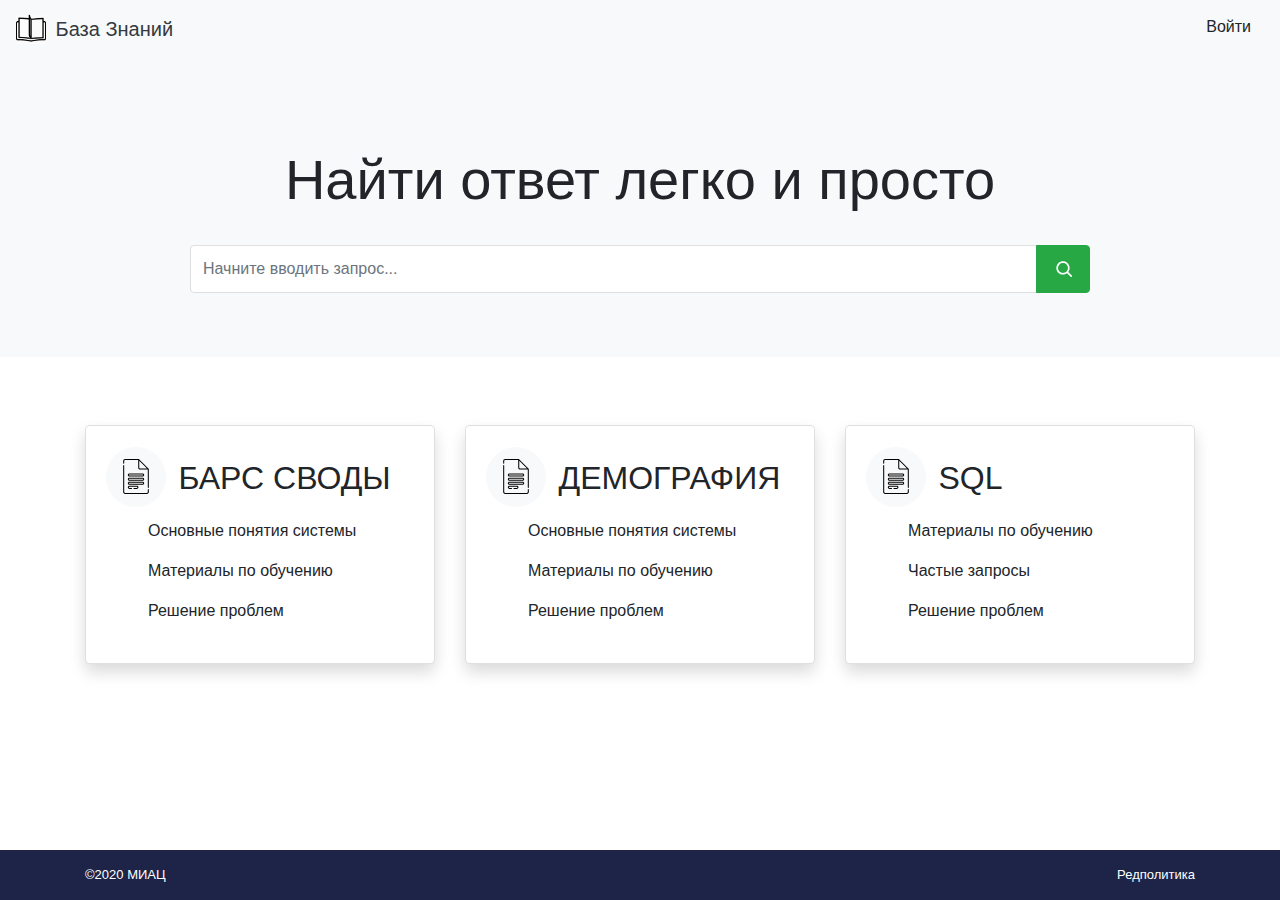
==== commit dfdd8942: "Update index.html" ====
--- a/index.html
+++ b/index.html
@@ -56,7 +56,7 @@
                     <div class="card shadow">
                         <div class="card-body">
                             <div class="card-title">
-                                <span class="card-icon-holder .bg-success card-icon">
+                                <span class="card-icon-holder card-icon">
                                     <svg enable-background="new 0 0 512 512" height="35" viewBox="0 0 512 512"
                                         width="40" xmlns="http://www.w3.org/2000/svg">
                                         <g>
